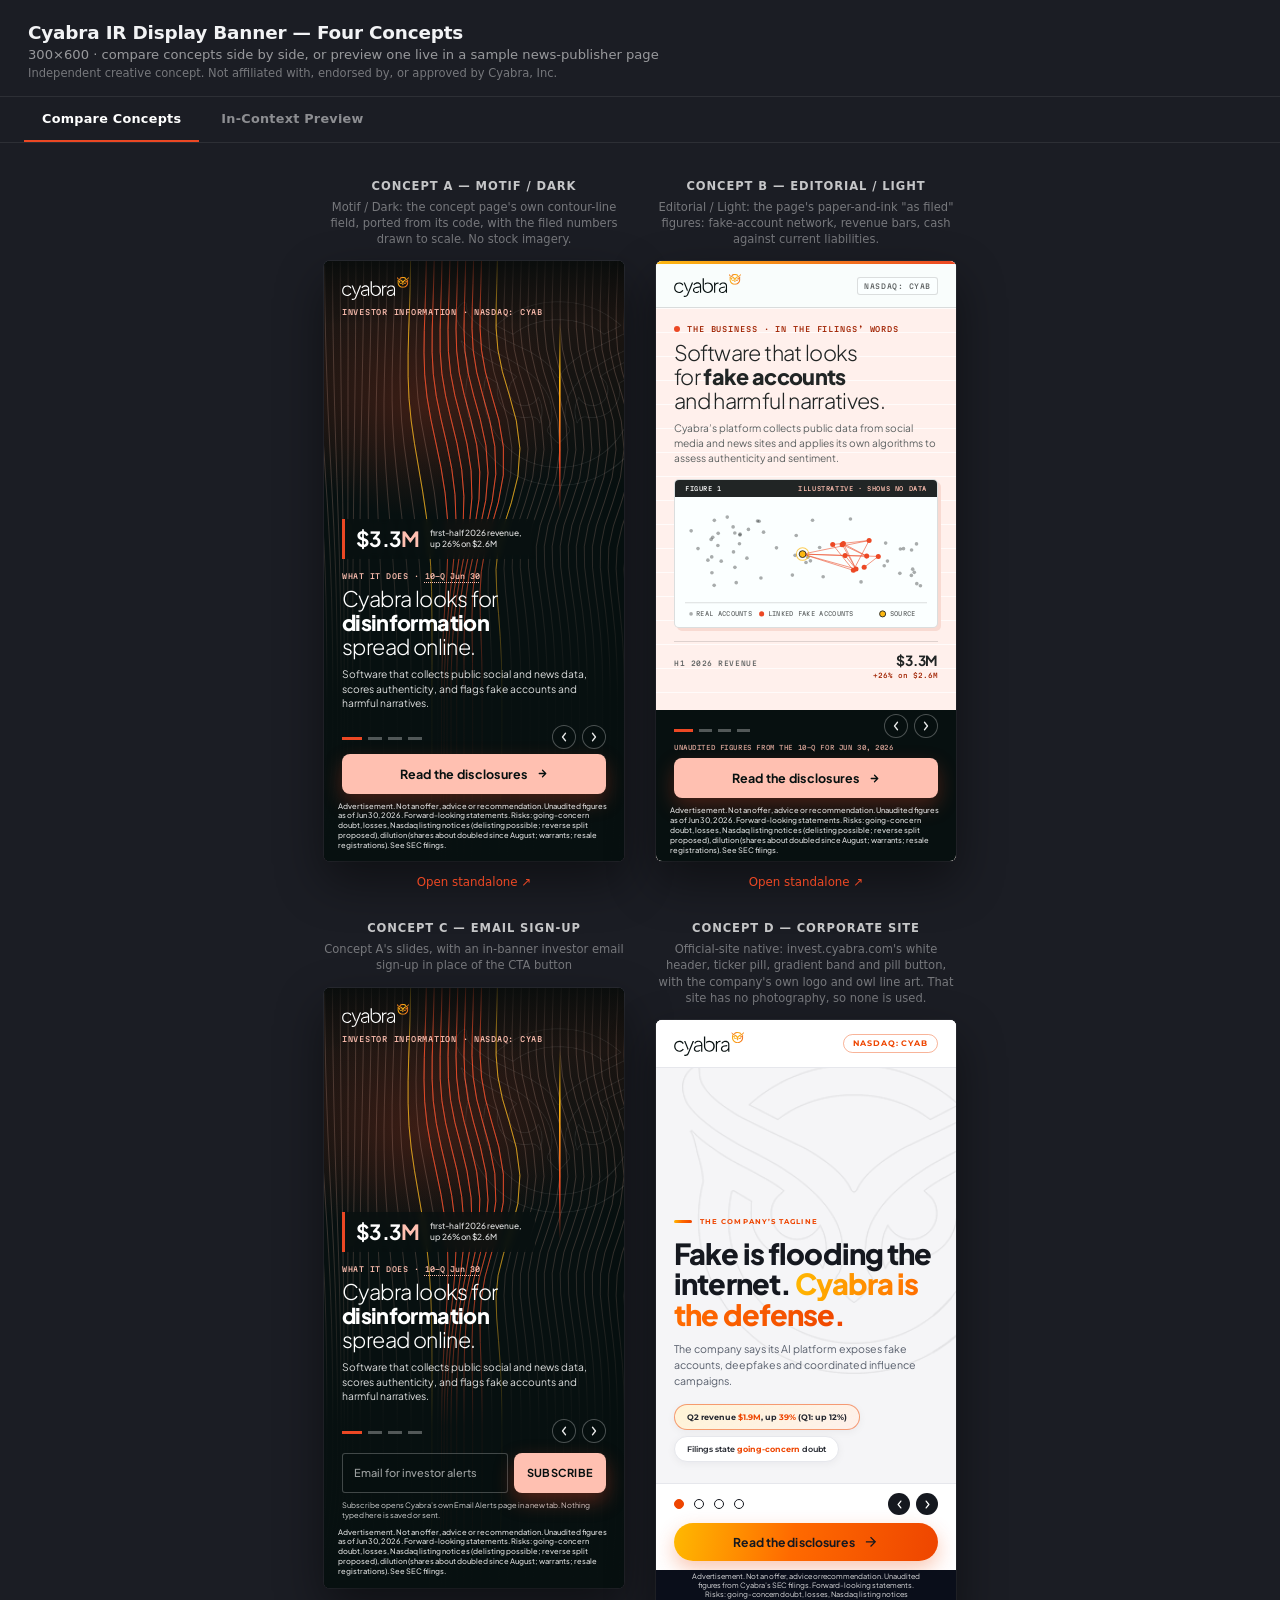
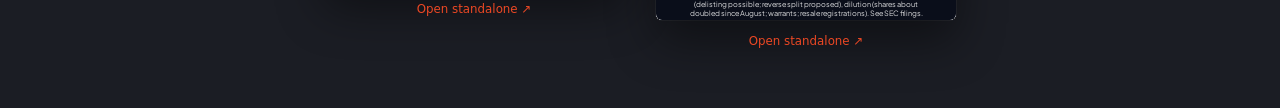
==== index.html @ 1a8c852f "Cyabra, Inc. IR banner concepts Independent creative concept. Not affiliated with Cyabra, Inc..  Co-" ====
<!DOCTYPE html>
<html lang="en">
<head>
<meta name="robots" content="noindex,nofollow">
<meta charset="UTF-8">
<meta name="viewport" content="width=device-width,initial-scale=1">
<meta name="ir-banner-company" content="Cyabra, Inc.">
<link rel="icon" href="data:,">
<title>Cyabra IR Banner — Concept Comparison</title>
<style>
  :root { --ui-accent:#ec4824; }
  * { margin:0; padding:0; box-sizing:border-box; }
  html, body {
    height:100%;
    background:#1b1d24;
    font-family:-apple-system, BlinkMacSystemFont, 'Segoe UI', system-ui, sans-serif;
    color:#f2f3f5;
  }
  header {
    padding:22px 28px 16px;
    border-bottom:1px solid rgba(255,255,255,0.08);
  }
  header h1 { font-size:1.15rem; font-weight:700; letter-spacing:-0.01em; }
  header p { margin-top:4px; font-size:0.82rem; color:rgba(255,255,255,0.55); }
  header p.pitch-note { font-size:0.72rem; color:rgba(255,255,255,0.4); }

  /* ---- tabs ---- */
  .tabs {
    display:flex;
    gap:4px;
    padding:0 24px;
    border-bottom:1px solid rgba(255,255,255,0.08);
  }
  .tab-btn {
    background:none;
    border:0;
    font-family:inherit;
    color:rgba(255,255,255,0.5);
    font-size:0.8rem;
    font-weight:700;
    letter-spacing:0.02em;
    padding:14px 18px;
    cursor:pointer;
    border-bottom:2px solid transparent;
    transition:color 0.15s ease;
  }
  .tab-btn:hover { color:rgba(255,255,255,0.8); }
  .tab-btn.active { color:#fff; border-bottom-color:var(--ui-accent); }
  .tab-panel { display:none; }
  .tab-panel.active { display:block; }

  main {
    display:flex;
    flex-wrap:wrap;
    gap:32px;
    justify-content:center;
    padding:36px 24px 60px;
  }
  /* four 300px frames need about 1344px of width; below that, wrap 2 + 2 rather than 3 + 1 */
  @media (max-width:1343px) { main { max-width:700px; margin:0 auto; } }
  .col { display:flex; flex-direction:column; align-items:center; gap:14px; }
  .col h2 {
    font-size:0.72rem;
    font-weight:700;
    letter-spacing:0.08em;
    text-transform:uppercase;
    color:rgba(255,255,255,0.75);
  }
  .col .tag {
    max-width:300px;
    min-height:2.8em;
    font-size:0.72rem;
    line-height:1.4;
    text-align:center;
    color:rgba(255,255,255,0.4);
    margin-top:-8px;
  }
  .frame-wrap {
    width:300px;
    height:600px;
    border-radius:6px;
    overflow:hidden;
    box-shadow:0 20px 48px rgba(0,0,0,0.45), 0 0 0 1px rgba(255,255,255,0.06);
    background:#000;
  }
  iframe { width:300px; height:600px; border:0; display:block; }
  .col a {
    font-size:0.74rem;
    color:var(--ui-accent);
    text-decoration:none;
  }
  .col a:hover { text-decoration:underline; }

  /* ---- in-context preview panel ---- */
  .preview-intro {
    text-align:center;
    padding:28px 24px 0;
  }
  .preview-intro p {
    font-size:0.82rem;
    color:rgba(255,255,255,0.55);
    max-width:560px;
    margin:0 auto;
  }
  .concept-switch {
    display:flex;
    flex-wrap:wrap;
    gap:10px;
    justify-content:center;
    padding:18px 24px 0;
  }
  .concept-btn {
    background:rgba(255,255,255,0.06);
    border:1px solid rgba(255,255,255,0.14);
    color:rgba(255,255,255,0.65);
    font-family:inherit;
    font-size:0.76rem;
    font-weight:700;
    letter-spacing:0.02em;
    padding:9px 16px;
    border-radius:20px;
    cursor:pointer;
    transition:all 0.15s ease;
  }
  .concept-btn:hover { border-color:rgba(255,255,255,0.3); }
  .concept-btn.active { background:var(--ui-accent); border-color:var(--ui-accent); color:#0c1015; }

  .preview-wrap {
    max-width:1180px;
    margin:24px auto 12px;
    padding:0 24px;
  }
  .preview-frame-outer {
    border-radius:6px;
    overflow:hidden;
    box-shadow:0 20px 48px rgba(0,0,0,0.45), 0 0 0 1px rgba(255,255,255,0.06);
  }
  #preview-iframe {
    width:100%;
    height:950px;
    border:0;
    display:block;
    background:#fff;
  }
  .preview-footer {
    text-align:center;
    padding:14px 24px 60px;
  }
  .preview-footer a {
    font-size:0.74rem;
    color:var(--ui-accent);
    text-decoration:none;
  }
  .preview-footer a:hover { text-decoration:underline; }
</style>
</head>
<body>

<header>
  <h1>Cyabra IR Display Banner — Four Concepts</h1>
  <p>300×600 · compare concepts side by side, or preview one live in a sample news-publisher page</p>
  <p class="pitch-note">Independent creative concept. Not affiliated with, endorsed by, or approved by Cyabra, Inc.</p>
</header>

<div class="tabs">
  <button type="button" class="tab-btn active" data-tab="compare">Compare Concepts</button>
  <button type="button" class="tab-btn" data-tab="preview">In-Context Preview</button>
</div>

<section class="tab-panel active" id="tab-compare">
  <main>
    <div class="col">
      <h2>Concept A — Motif / Dark</h2>
      <span class="tag">Motif / Dark: the concept page&#x27;s own contour-line field, ported from its code, with the filed numbers drawn to scale. No stock imagery.</span>
      <div class="frame-wrap">
        <iframe src="concept-a-photo/index.html" title="Cyabra banner — motif concept"></iframe>
      </div>
      <a href="concept-a-photo/index.html" target="_blank" rel="noopener">Open standalone ↗</a>
    </div>

    <div class="col">
      <h2>Concept B — Editorial / Light</h2>
      <span class="tag">Editorial / Light: the page&#x27;s paper-and-ink &quot;as filed&quot; figures: fake-account network, revenue bars, cash against current liabilities.</span>
      <div class="frame-wrap">
        <iframe src="concept-b-editorial/index.html" title="Cyabra banner — editorial concept"></iframe>
      </div>
      <a href="concept-b-editorial/index.html" target="_blank" rel="noopener">Open standalone ↗</a>
    </div>

    <div class="col">
      <h2>Concept C — Email Sign-up</h2>
      <span class="tag">Concept A&#x27;s slides, with an in-banner investor email sign-up in place of the CTA button</span>
      <div class="frame-wrap">
        <iframe src="concept-c-dashboard/index.html" title="Cyabra banner — email sign-up concept"></iframe>
      </div>
      <a href="concept-c-dashboard/index.html" target="_blank" rel="noopener">Open standalone ↗</a>
    </div>

    <div class="col">
      <h2>Concept D — Corporate Site</h2>
      <span class="tag">Official-site native: invest.cyabra.com&#x27;s white header, ticker pill, gradient band and pill button, with the company&#x27;s own logo and owl line art. That site has no photography, so none is used.</span>
      <div class="frame-wrap">
        <iframe src="concept-d-corporate/index.html" title="Cyabra banner — corporate-site concept"></iframe>
      </div>
      <a href="concept-d-corporate/index.html" target="_blank" rel="noopener">Open standalone ↗</a>
    </div>
  </main>
</section>

<section class="tab-panel" id="tab-preview">
  <div class="preview-intro">
    <p>A sample news-publisher article page with the banner dropped into the right-rail ad slot — the way it would actually sit alongside real editorial content. Switch concepts below.</p>
  </div>

  <div class="concept-switch">
    <button type="button" class="concept-btn active" data-concept="a">Concept A — Motif</button>
    <button type="button" class="concept-btn" data-concept="b">Concept B — Editorial</button>
    <button type="button" class="concept-btn" data-concept="c">Concept C — Email Sign-up</button>
    <button type="button" class="concept-btn" data-concept="d">Concept D — Corporate Site</button>
  </div>

  <div class="preview-wrap">
    <div class="preview-frame-outer">
      <iframe id="preview-iframe" src="context-preview/news.html?concept=a" title="Cyabra banner — in-context publisher preview"></iframe>
    </div>
  </div>

  <div class="preview-footer">
    <a id="preview-open-link" href="context-preview/news.html?concept=a" target="_blank" rel="noopener">Open standalone ↗</a>
  </div>
</section>

<script>
  document.querySelectorAll('.tab-btn').forEach(function (btn) {
    btn.addEventListener('click', function () {
      document.querySelectorAll('.tab-btn').forEach(function (b) { b.classList.remove('active') })
      document.querySelectorAll('.tab-panel').forEach(function (p) { p.classList.remove('active') })
      btn.classList.add('active')
      document.getElementById('tab-' + btn.dataset.tab).classList.add('active')
    })
  })

  document.querySelectorAll('.concept-btn').forEach(function (btn) {
    btn.addEventListener('click', function () {
      document.querySelectorAll('.concept-btn').forEach(function (b) { b.classList.remove('active') })
      btn.classList.add('active')
      var url = 'context-preview/news.html?concept=' + btn.dataset.concept
      document.getElementById('preview-iframe').src = url
      document.getElementById('preview-open-link').href = url
    })
  })
</script>

</body>
</html>
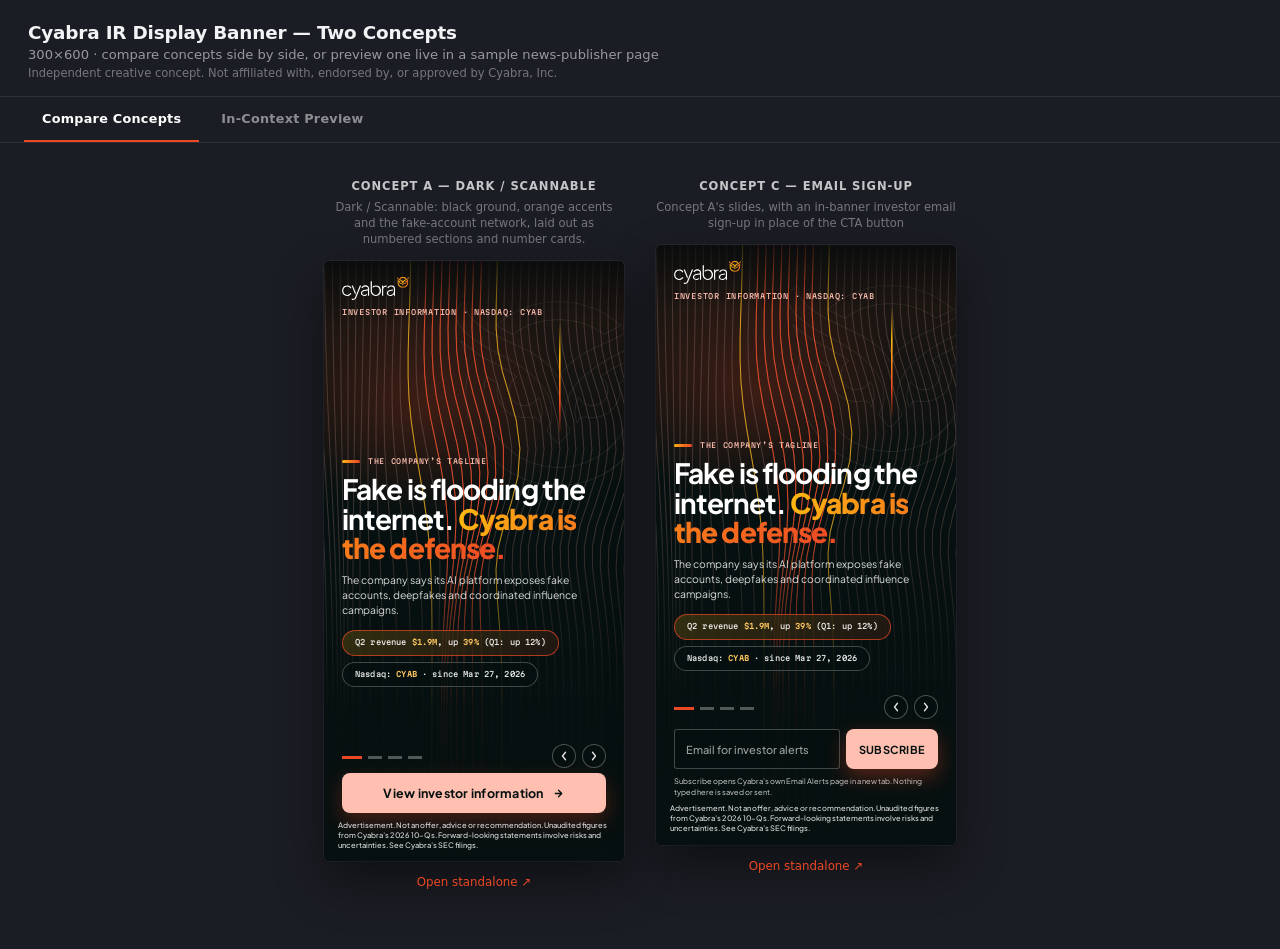
==== commit dbe5a929: "Cyabra banners round 2: dark concepts in the scannable layout, negative wording removed Concepts A a" ====
--- a/index.html
+++ b/index.html
@@ -157,7 +157,7 @@
 <body>
 
 <header>
-  <h1>Cyabra IR Display Banner — Four Concepts</h1>
+  <h1>Cyabra IR Display Banner — Two Concepts</h1>
   <p>300×600 · compare concepts side by side, or preview one live in a sample news-publisher page</p>
   <p class="pitch-note">Independent creative concept. Not affiliated with, endorsed by, or approved by Cyabra, Inc.</p>
 </header>
@@ -170,22 +170,14 @@
 <section class="tab-panel active" id="tab-compare">
   <main>
     <div class="col">
-      <h2>Concept A — Motif / Dark</h2>
-      <span class="tag">Motif / Dark: the concept page&#x27;s own contour-line field, ported from its code, with the filed numbers drawn to scale. No stock imagery.</span>
+      <h2>Concept A — Dark / Scannable</h2>
+      <span class="tag">Dark / Scannable: black ground, orange accents and the fake-account network, laid out as numbered sections and number cards.</span>
       <div class="frame-wrap">
-        <iframe src="concept-a-photo/index.html" title="Cyabra banner — motif concept"></iframe>
+        <iframe src="concept-a-photo/index.html" title="Cyabra banner — dark concept"></iframe>
       </div>
       <a href="concept-a-photo/index.html" target="_blank" rel="noopener">Open standalone ↗</a>
     </div>
 
-    <div class="col">
-      <h2>Concept B — Editorial / Light</h2>
-      <span class="tag">Editorial / Light: the page&#x27;s paper-and-ink &quot;as filed&quot; figures: fake-account network, revenue bars, cash against current liabilities.</span>
-      <div class="frame-wrap">
-        <iframe src="concept-b-editorial/index.html" title="Cyabra banner — editorial concept"></iframe>
-      </div>
-      <a href="concept-b-editorial/index.html" target="_blank" rel="noopener">Open standalone ↗</a>
-    </div>
 
     <div class="col">
       <h2>Concept C — Email Sign-up</h2>
@@ -196,14 +188,6 @@
       <a href="concept-c-dashboard/index.html" target="_blank" rel="noopener">Open standalone ↗</a>
     </div>
 
-    <div class="col">
-      <h2>Concept D — Corporate Site</h2>
-      <span class="tag">Official-site native: invest.cyabra.com&#x27;s white header, ticker pill, gradient band and pill button, with the company&#x27;s own logo and owl line art. That site has no photography, so none is used.</span>
-      <div class="frame-wrap">
-        <iframe src="concept-d-corporate/index.html" title="Cyabra banner — corporate-site concept"></iframe>
-      </div>
-      <a href="concept-d-corporate/index.html" target="_blank" rel="noopener">Open standalone ↗</a>
-    </div>
   </main>
 </section>
 
@@ -213,10 +197,8 @@
   </div>
 
   <div class="concept-switch">
-    <button type="button" class="concept-btn active" data-concept="a">Concept A — Motif</button>
-    <button type="button" class="concept-btn" data-concept="b">Concept B — Editorial</button>
+    <button type="button" class="concept-btn active" data-concept="a">Concept A — Dark / Scannable</button>
     <button type="button" class="concept-btn" data-concept="c">Concept C — Email Sign-up</button>
-    <button type="button" class="concept-btn" data-concept="d">Concept D — Corporate Site</button>
   </div>
 
   <div class="preview-wrap">
